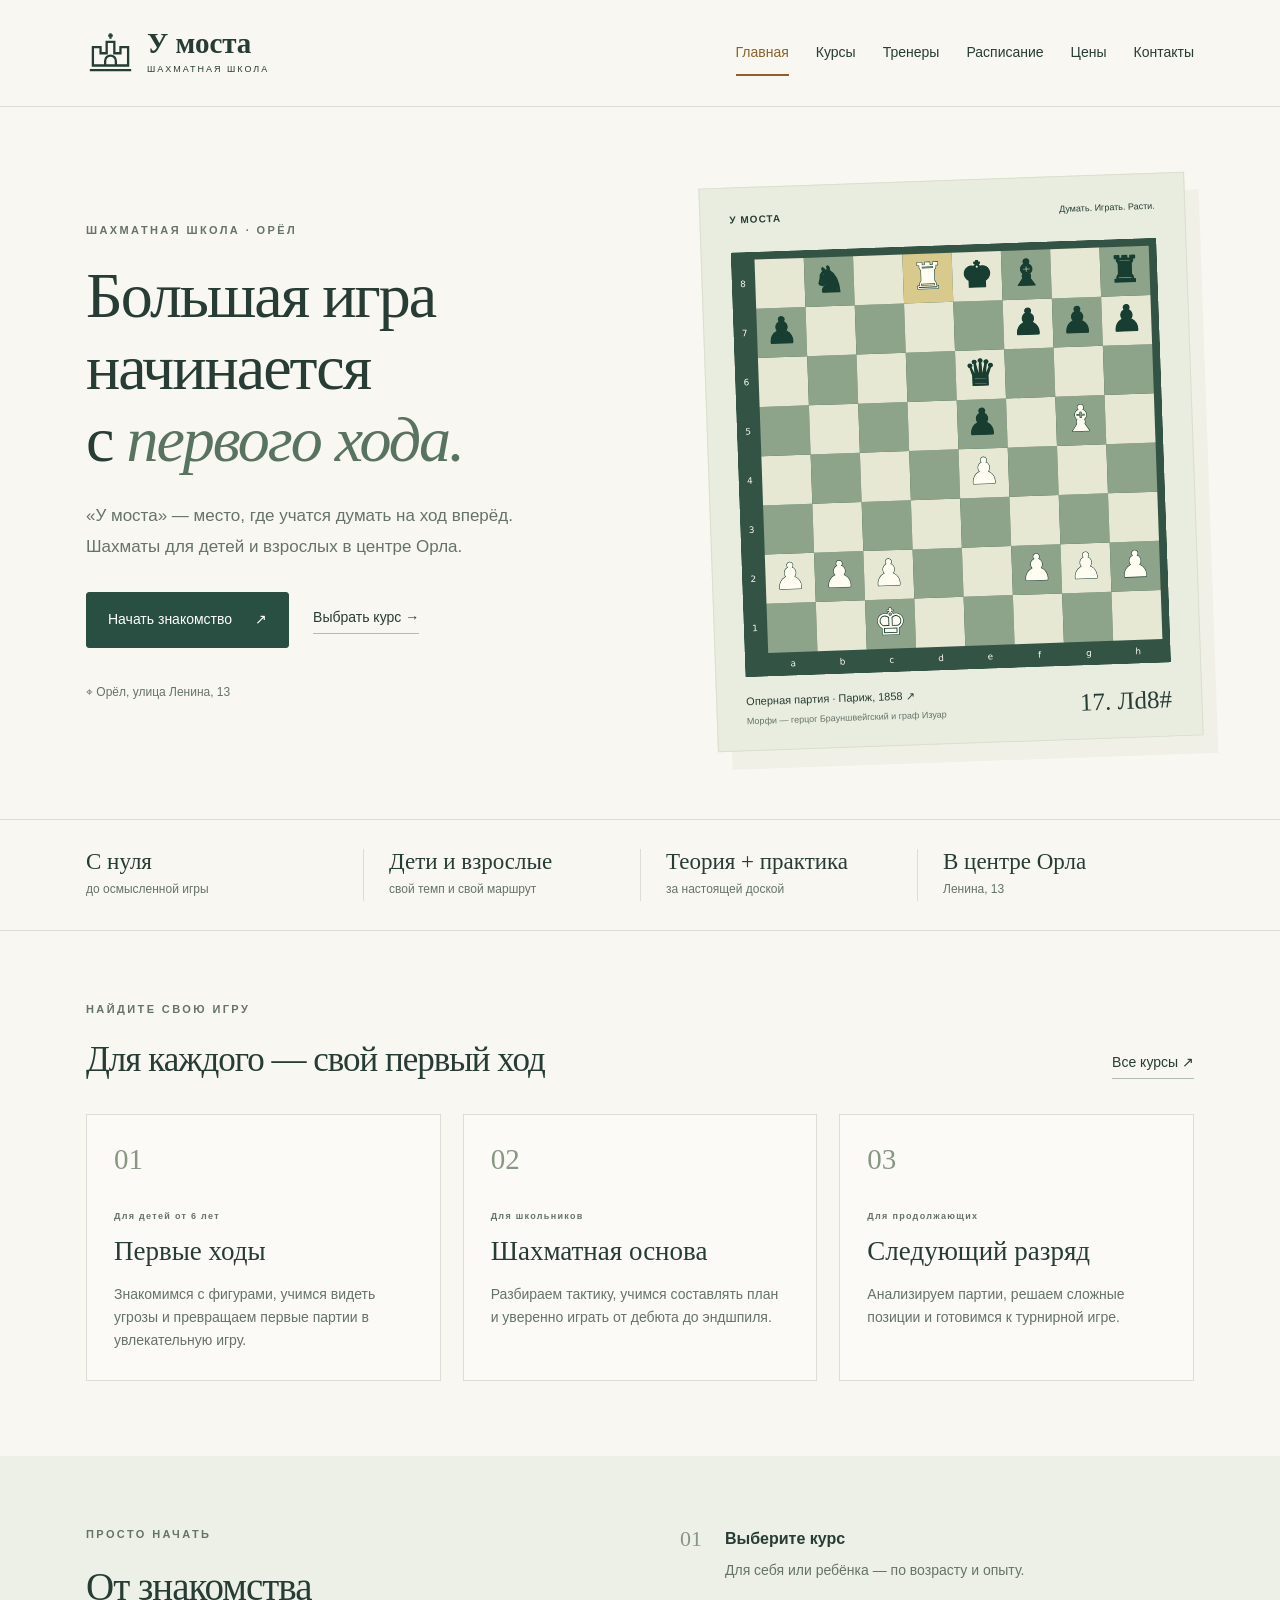
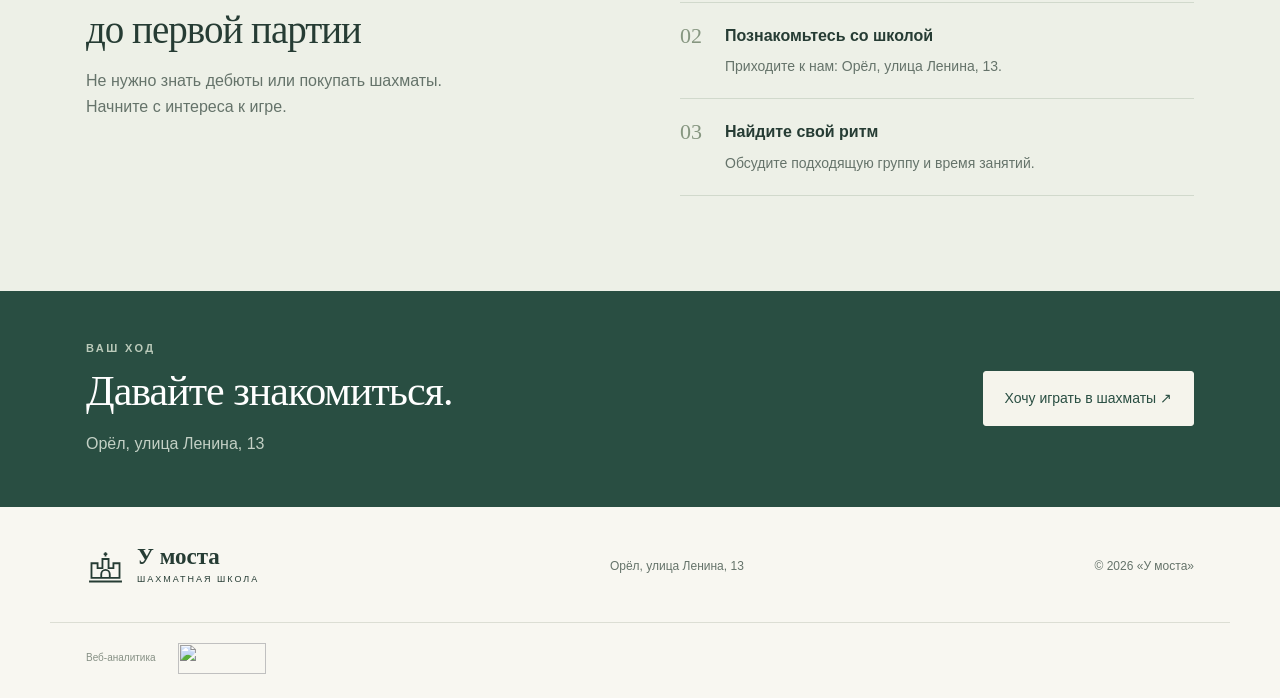
==== index.html @ d3e9c18c "Add files via upload" ====
<!doctype html><html lang="ru"><head><meta charset="utf-8"><meta name="viewport" content="width=device-width,initial-scale=1"><title>Главная — У моста | Шахматная школа в Орле</title><meta name="description" content="Шахматная школа У моста в Орле. Занятия для детей и взрослых. Орёл, улица Ленина, 13."><link rel="icon" href="logo.svg" type="image/svg+xml"><link rel="stylesheet" href="style.css"><script src="main.js" defer></script></head><body><a class="skip" href="#main">К содержанию</a><header><div class="wrap header-inner"><a class="brand" href="index.html"><svg viewBox="0 0 64 64" fill="none" aria-hidden="true"><path d="M9 49V25h10v8h8V18h10v15h8v-8h10v24H9Z" stroke="currentColor" stroke-width="3"/><path d="M25 49V43a7 7 0 0 1 14 0v6M5 55h54M29 10h6M32 7v7" stroke="currentColor" stroke-width="3"/></svg><span>У моста<small>ШАХМАТНАЯ ШКОЛА</small></span></a><button class="menu-btn" aria-controls="nav" aria-expanded="false">Меню</button><nav id="nav" aria-label="Основное меню"><a href="index.html" aria-current=page>Главная</a><a href="napravleniya.html" >Курсы</a><a href="trenery.html" >Тренеры</a><a href="raspisanie.html" >Расписание</a><a href="ceny.html" >Цены</a><a href="kontakty.html" >Контакты</a></nav></div></header><main id="main"><section class="hero wrap"><div><p class="eyebrow">ШАХМАТНАЯ ШКОЛА · ОРЁЛ</p><h1>Большая игра<br>начинается<br>с <em>первого хода.</em></h1><p class="intro">«У моста» — место, где учатся думать на ход вперёд.<br>Шахматы для детей и взрослых в центре Орла.</p><div class="actions"><a class="btn" href="kontakty.html#signup">Начать знакомство <span>↗</span></a><a class="text-link" href="napravleniya.html">Выбрать курс →</a></div><p class="location">⌖ Орёл, улица Ленина, 13</p></div><div class="hero-art"><div class="art-top">У МОСТА <span>Думать. Играть. Расти.</span></div><img class="historical-board-image" src="opera-board.svg" width="800" height="800" alt="Шахматная доска 8 на 8. Финальная позиция Оперной партии: Морфи — герцог Брауншвейгский и граф Изуар, Париж, 1858. После 17. Лd8 — мат. Белые снизу." style="display:block;width:100%;height:auto;aspect-ratio:1"><div class="art-bottom historical-caption"><div><a href="https://en.wikipedia.org/wiki/Opera_Game" target="_blank" rel="noopener">Оперная партия · Париж, 1858 ↗</a><small>Морфи — герцог Брауншвейгский и граф Изуар</small></div><span class="mate-label">17. Лd8#</span></div></div></section><section class="strip"><div class="wrap strip-inner"><div><b>С нуля</b><span>до осмысленной игры</span></div><div><b>Дети и взрослые</b><span>свой темп и свой маршрут</span></div><div><b>Теория + практика</b><span>за настоящей доской</span></div><div><b>В центре Орла</b><span>Ленина, 13</span></div></div></section><section class="wrap section"><div class="section-head"><div><p class="eyebrow">НАЙДИТЕ СВОЮ ИГРУ</p><h2>Для каждого — свой первый ход</h2></div><a class="text-link" href="napravleniya.html">Все курсы ↗</a></div><div class="cards"><article class="card"><span class="num">01</span><p class="eyebrow">Для детей от 6 лет</p><h3>Первые ходы</h3><p>Знакомимся с фигурами, учимся видеть угрозы и превращаем первые партии в увлекательную игру.</p></article><article class="card"><span class="num">02</span><p class="eyebrow">Для школьников</p><h3>Шахматная основа</h3><p>Разбираем тактику, учимся составлять план и уверенно играть от дебюта до эндшпиля.</p></article><article class="card"><span class="num">03</span><p class="eyebrow">Для продолжающих</p><h3>Следующий разряд</h3><p>Анализируем партии, решаем сложные позиции и готовимся к турнирной игре.</p></article></div></section><section class="tinted"><div class="wrap section split"><div><p class="eyebrow">ПРОСТО НАЧАТЬ</p><h2>От знакомства<br>до первой партии</h2><p>Не нужно знать дебюты или покупать шахматы.<br>Начните с интереса к игре.</p></div><ol class="steps"><li><b>Выберите курс</b><p>Для себя или ребёнка — по возрасту и опыту.</p></li><li><b>Познакомьтесь со школой</b><p>Приходите к нам: Орёл, улица Ленина, 13.</p></li><li><b>Найдите свой ритм</b><p>Обсудите подходящую группу и время занятий.</p></li></ol></div></section></main><section class="cta"><div class="wrap"><div><p class="eyebrow">ВАШ ХОД</p><h2>Давайте знакомиться.</h2><p>Орёл, улица Ленина, 13</p></div><a class="btn light" href="kontakty.html#signup">Хочу играть в шахматы ↗</a></div></section><footer><div class="wrap footer-main"><a class="brand" href="index.html"><svg viewBox="0 0 64 64" fill="none" aria-hidden="true"><path d="M9 49V25h10v8h8V18h10v15h8v-8h10v24H9Z" stroke="currentColor" stroke-width="3"/><path d="M25 49V43a7 7 0 0 1 14 0v6M5 55h54M29 10h6M32 7v7" stroke="currentColor" stroke-width="3"/></svg><span>У моста<small>ШАХМАТНАЯ ШКОЛА</small></span></a><p>Орёл, улица Ленина, 13</p><p>© <span class="year">2026</span> «У моста»</p></div><div class="wrap counter-row" aria-label="Счётчики веб-аналитики"><span class="counter-caption">Веб-аналитика</span><div class="counter-slot installed" id="counter-1"><!--LiveInternet counter--><a href="https://www.liveinternet.ru/click"
target="_blank"><img id="licnt0C19" width="88" height="31" style="border:0" 
title="LiveInternet: показано число просмотров и посетителей за 24 часа"
src="[data-uri]"
alt=""/></a><script>(function(d,s){d.getElementById("licnt0C19").src=
"https://counter.yadro.ru/hit?t52.6;r"+escape(d.referrer)+
((typeof(s)=="undefined")?"":";s"+s.width+"*"+s.height+"*"+
(s.colorDepth?s.colorDepth:s.pixelDepth))+";u"+escape(d.URL)+
";h"+escape(d.title.substring(0,150))+";"+Math.random()})
(document,screen)</script><!--/LiveInternet-->
</div><div class="counter-slot installed" id="counter-2"><!-- Top100 (Kraken) Counter -->
<script>
    (function (w, d, c) {
    (w[c] = w[c] || []).push(function() {
        var options = {
            project: 7753158,
        };
        try {
            w.top100Counter = new top100(options);
        } catch(e) { }
    });
    var n = d.getElementsByTagName("script")[0],
    s = d.createElement("script"),
    f = function () { n.parentNode.insertBefore(s, n); };
    s.type = "text/javascript";
    s.async = true;
    s.src =
    (d.location.protocol == "https:" ? "https:" : "http:") +
    "//st.top100.ru/top100/top100.js";

    if (w.opera == "[object Opera]") {
    d.addEventListener("DOMContentLoaded", f, false);
} else { f(); }
})(window, document, "_top100q");
</script>
<noscript>
  <img src="//counter.rambler.ru/top100.cnt?pid=7753158" alt="Топ-100" />
</noscript>
<!-- END Top100 (Kraken) Counter -->
</div><div class="counter-slot installed" id="counter-3"><!-- Top.Mail.Ru counter -->
<script type="text/javascript">
var _tmr = window._tmr || (window._tmr = []);
_tmr.push({id: "3806829", type: "pageView", start: (new Date()).getTime()});
(function (d, w, id) {
  if (d.getElementById(id)) return;
  var ts = d.createElement("script"); ts.type = "text/javascript"; ts.async = true; ts.id = id;
  ts.src = "https://top-fwz1.mail.ru/js/code.js";
  var f = function () {var s = d.getElementsByTagName("script")[0]; s.parentNode.insertBefore(ts, s);};
  if (w.opera == "[object Opera]") { d.addEventListener("DOMContentLoaded", f, false); } else { f(); }
})(document, window, "tmr-code");
</script>
<noscript><div><img src="https://top-fwz1.mail.ru/counter?id=3806829;js=na" style="position:absolute;left:-9999px;" alt="Top.Mail.Ru" /></div></noscript>
<!-- /Top.Mail.Ru counter -->
</div></div></footer></body></html>
---- style.css ----
:root{--paper:#f8f7f1;--ink:#263c34;--green:#294e42;--muted:#65736a;--line:#dcded4;--pale:#edf0e7}*{box-sizing:border-box}body{margin:0;background:var(--paper);color:var(--ink);font:16px/1.65 Arial,sans-serif}a{color:inherit;text-decoration:none}button,input,select{font:inherit}button,a,select{ -webkit-tap-highlight-color:transparent}a:focus-visible,button:focus-visible,select:focus-visible,summary:focus-visible{outline:3px solid #b5803a;outline-offset:5px}.wrap{max-width:1180px;margin:auto;padding:0 36px}header{border-bottom:1px solid var(--line)}.header-inner{min-height:106px;display:flex;align-items:center;justify-content:space-between;gap:30px}.brand{display:flex;align-items:center;gap:12px;line-height:1.2}.brand svg{width:49px;height:49px}.brand>span{font:bold 29px Georgia,serif;white-space:nowrap}.brand small{display:block;font:9px/2.2 Arial,sans-serif;letter-spacing:2px}nav{display:flex;gap:27px;font-size:14px}nav a{padding:11px 0;position:relative}nav a:hover,nav a[aria-current]{color:#8c612b}nav a[aria-current]:after{content:'';position:absolute;height:2px;background:#8c612b;bottom:0;left:0;right:0}.menu-btn{display:none}.eyebrow{font:11px/1.5 Arial,sans-serif;letter-spacing:2.4px;font-weight:bold;margin:0 0 22px}h1,h2,h3{font-family:Georgia,'Times New Roman',serif;font-weight:normal;line-height:1.12;margin:0}h1{font-size:64px;letter-spacing:-2px}h1 em{font-weight:normal;color:#58735f}h2{font-size:39px;letter-spacing:-1px}h3{font-size:27px}p{color:var(--muted)}.hero{display:grid;grid-template-columns:1.15fr 1fr;align-items:center;gap:64px;padding-top:73px;padding-bottom:75px}.intro{font-size:17px;margin:26px 0 30px;line-height:1.8}.actions{display:flex;gap:24px;align-items:center;flex-wrap:wrap}.btn{display:inline-flex;align-items:center;justify-content:space-between;gap:23px;background:var(--green);color:white;border:1px solid var(--green);border-radius:3px;padding:15px 21px;cursor:pointer;font-size:14px}.btn:hover{background:#376452}.text-link{font-size:14px;border-bottom:1px solid #b3beb2;padding-bottom:4px}.location{font-size:12px;margin:35px 0 0}.hero-art{background:#e9eddf;padding:24px 29px 16px;border:1px solid #d9dfce;transform:rotate(-2deg);box-shadow:14px 18px 0 #f0f0e7}.art-top,.art-bottom{display:flex;justify-content:space-between;align-items:center;font-size:10px;letter-spacing:1px}.art-top{padding-bottom:23px;font-weight:bold}.art-top span{font-size:9px;letter-spacing:0;font-weight:normal}.art-bottom{padding-top:16px;letter-spacing:0}.art-bottom>span:last-child{font-size:25px}.board{display:grid;grid-template-columns:repeat(8,1fr);border:7px solid #335344;aspect-ratio:1}.sq{display:flex;align-items:center;justify-content:center;background:#e6e8d4;font-family:Georgia,serif;font-size:43px;line-height:1;color:#183e32;text-shadow:0 2px 0 #ffffff70}.sq.dark{background:#8da48a}.strip{border-top:1px solid var(--line);border-bottom:1px solid var(--line)}.strip-inner{display:grid;grid-template-columns:repeat(4,1fr);padding-top:29px;padding-bottom:29px}.strip-inner>div{padding-left:25px;border-left:1px solid var(--line)}.strip-inner>div:first-child{padding-left:0;border:0}.strip b{display:block;font:23px Georgia,serif}.strip span{font-size:12px;color:var(--muted)}.section{padding-top:70px;padding-bottom:75px}.section-head{display:flex;justify-content:space-between;align-items:end;gap:30px;margin-bottom:35px}.section-head h2{font-size:35px}.cards{display:grid;grid-template-columns:repeat(3,1fr);gap:22px}.card{border:1px solid var(--line);padding:28px 27px;background:#fbfaf6}.card .num{display:block;font:29px Georgia,serif;color:#879783;margin-bottom:34px}.card .eyebrow{font-size:9px;margin-bottom:12px;letter-spacing:1.3px}.card p:last-child{font-size:14px;margin:17px 0 0}.card:hover{border-color:#8ca08b}.tinted{background:var(--pale)}.split{display:grid;grid-template-columns:1fr 1fr;gap:80px}.steps{padding:0;list-style:none;counter-reset:step;margin:0}.steps li{counter-increment:step;border-bottom:1px solid #d1d9cc;padding:0 0 20px 45px;position:relative;margin-bottom:20px}.steps li:before{content:'0'counter(step);position:absolute;left:0;font:22px Georgia,serif;color:#869680}.steps p{font-size:14px;margin:6px 0 0}.cta{background:var(--green);color:#fff}.cta .wrap{display:flex;align-items:center;justify-content:space-between;padding-top:49px;padding-bottom:49px;gap:25px}.cta .eyebrow{color:#bbcaba;margin-bottom:12px}.cta h2{font-size:42px}.cta p{color:#c3d0c5;margin-bottom:0}.btn.light{background:#f5f4ec;border-color:#f5f4ec;color:var(--green)}.footer-main{display:flex;justify-content:space-between;align-items:center;padding-top:36px;padding-bottom:30px}.footer-main p{font-size:12px}.footer-main .brand>span{font-size:23px}.footer-main .brand svg{width:39px}.counter-row{display:flex;align-items:center;gap:10px;border-top:1px solid var(--line);padding-top:20px;padding-bottom:24px}.counter-caption{font-size:10px;color:#879186;margin-right:12px}.counter-slot{width:88px;min-height:31px;border:1px dashed #bdc5b9;display:flex;align-items:center;justify-content:center;color:#899381;font-size:10px}.page-head{padding-top:63px;padding-bottom:14px}.page-head h1{font-size:58px}.page-head .intro{max-width:680px}.compact{padding-top:20px}.note{padding-bottom:65px}.note p{max-width:780px}.editorial{display:grid;grid-template-columns:1fr 1.4fr;gap:70px;align-items:center}.chess-icon{background:#e5eadc;display:grid;place-items:center;font:220px Georgia,serif;min-height:350px}.editorial p{max-width:550px}.notice{padding:18px 22px;background:#eef0e8;border-left:2px solid #9caa8d;font-size:14px;margin-top:28px}.filters{display:flex;gap:10px;flex-wrap:wrap;margin-bottom:25px}.filters button{border:1px solid #cdd4c6;background:transparent;padding:9px 18px;border-radius:2px;cursor:pointer;font-size:14px;color:var(--ink)}.filters button[aria-pressed=true]{background:var(--green);color:white}.table-scroll{overflow:auto}table{width:100%;border-collapse:collapse;text-align:left;white-space:nowrap}th{background:var(--pale);font-size:12px;color:var(--muted)}th,td{padding:20px 22px;border-bottom:1px solid var(--line)}td{font-size:15px}td:first-child{font-weight:bold}.faq{max-width:800px;margin:65px auto 0}.faq h2{margin-bottom:25px}details{padding:20px 0;border-bottom:1px solid var(--line)}summary{cursor:pointer;font-weight:bold}details p{font-size:15px}.contact-grid{display:grid;grid-template-columns:1fr 1.2fr;gap:55px;align-items:start}.map{width:100%;height:390px;border:1px solid var(--line);background:var(--pale);border-radius:3px}.signup{background:var(--pale);padding:38px;display:grid;grid-template-columns:1fr 1fr;gap:60px;margin-top:65px;scroll-margin-top:20px}.signup h2{font-size:34px}.signup label{display:block;font-size:13px;margin-bottom:10px}.signup select{width:100%;padding:12px;border:1px solid #bcc7b7;background:var(--paper);color:var(--ink);margin-bottom:16px}.small{font-size:12px}.skip{position:absolute;left:-9999px}.skip:focus{left:20px;top:10px;background:white;padding:12px;z-index:99}[hidden]{display:none!important}@media(max-width:1000px){nav{gap:15px}.hero{gap:30px}h1{font-size:51px}.sq{font-size:34px}.wrap{padding-left:25px;padding-right:25px}.hero-art{padding:22px}.cards{gap:15px}.card{padding:22px}.contact-grid{gap:25px}}@media(max-width:760px){.header-inner{min-height:84px;flex-wrap:wrap;gap:0}.brand>span{font-size:26px}.brand svg{width:42px}.menu-btn{display:block;background:none;border:1px solid var(--line);color:var(--ink);padding:6px 12px;font-size:13px}nav{display:none;width:100%;padding:16px 0;flex-direction:column;gap:3px}nav.open{display:flex}nav a{padding:8px 0}.hero{grid-template-columns:1fr;padding-top:43px;padding-bottom:45px;gap:40px}h1{font-size:46px;letter-spacing:-1.6px}.hero .intro br{display:none}.hero-art{max-width:440px;width:calc(100% - 10px);margin:auto}.sq{font-size:clamp(24px,7vw,43px)}.strip-inner{grid-template-columns:1fr 1fr;gap:25px}.strip-inner>div{padding-left:15px}.strip-inner>div:nth-child(3){padding-left:0;border:0}.strip b{font-size:20px}.section{padding-top:45px;padding-bottom:45px}.section-head{display:block}.section-head .text-link{display:inline-block;margin-top:20px}.cards{grid-template-columns:1fr}.card .num{margin-bottom:20px}.split,.editorial,.contact-grid,.signup{grid-template-columns:1fr;gap:30px}.cta .wrap{align-items:start;flex-direction:column}.cta h2{font-size:36px}.footer-main{flex-wrap:wrap;gap:12px}.footer-main .brand{width:100%;margin-bottom:8px}.footer-main p{margin:0}.counter-caption{display:none}.counter-row{justify-content:center}.page-head{padding-top:40px}.page-head h1{font-size:45px}.compact{padding-top:15px}.chess-icon{min-height:240px;font-size:170px}.signup{padding:25px;margin-top:35px}.map{height:330px}.steps{margin-top:5px}h2{font-size:33px}.intro{font-size:16px}}

.signup input,.signup textarea{display:block;width:100%;padding:12px;border:1px solid #bcc7b7;border-radius:0;background:var(--paper);color:var(--ink);margin-bottom:16px;font:inherit}.signup textarea{resize:vertical;min-height:110px}.signup input:focus-visible,.signup textarea:focus-visible{outline:3px solid #b5803a;outline-offset:3px}.optional{font-weight:normal;color:var(--muted)}.form-ok{padding:15px 18px;border:1px solid #a6b9a0;background:#e0e9da;color:var(--ink);font-size:14px}

.demo-note{font-size:13px;color:var(--muted);border-left:2px solid #a1af96;padding:9px 15px;margin:0 0 30px;background:var(--pale)}.trainer-grid{display:grid;grid-template-columns:repeat(2,minmax(0,1fr));gap:24px}.trainer-top{display:flex;align-items:center;justify-content:space-between;gap:15px;margin-bottom:26px}.trainer-avatar{width:68px;height:68px;display:grid;place-items:center;background:#e5eadc;border-radius:50%;font:23px Georgia,serif;flex-shrink:0}.qualification{font-size:12px;padding:6px 10px;border:1px solid #ccd5c3;border-radius:3px}.trainer-card h2{font-size:30px;margin-bottom:18px}.trainer-card .eyebrow{line-height:1.8;letter-spacing:1px}.trainer-card>p:not(.eyebrow){font-size:15px;margin-bottom:24px}.teaching-note{padding-bottom:0;margin-top:50px}.schedule-meta{display:flex;justify-content:space-between;gap:15px;flex-wrap:wrap;font-size:13px;margin-bottom:24px;color:var(--muted)}.schedule-table{white-space:normal;min-width:650px}.schedule-table caption{text-align:left;padding-bottom:12px;color:var(--muted)}.cell-detail{display:block;font-weight:normal;font-size:12px;color:var(--muted);margin-top:5px}.cell-detail.time{font-size:14px;color:var(--green)}.schedule-table a:hover{text-decoration:underline}@media(max-width:760px){.trainer-grid{grid-template-columns:1fr}.trainer-card h2{font-size:28px}.qualification{max-width:190px}.schedule-table th,.schedule-table td{padding:16px}}

.trial-banner{display:flex;justify-content:space-between;align-items:center;gap:35px;padding:32px;background:var(--pale);border:1px solid var(--line);margin-bottom:60px}.trial-banner h2{font-size:32px}.trial-banner .eyebrow{margin-bottom:14px}.trial-banner p:last-child{margin-bottom:0;font-size:14px;max-width:600px}.trial-banner .btn{flex-shrink:0}.price-card{display:flex;flex-direction:column}.price-card .price{font:45px/1.1 Georgia,serif;color:var(--ink);margin:27px 0 8px}.price span{font-size:30px}.price-card .unit-price{font-size:13px;margin:0}.price-card>p:not(.price):not(.eyebrow):not(.unit-price){font-size:14px;min-height:46px}.price-card ul{padding-left:18px;font-size:13px;color:var(--muted);margin:8px 0 27px}.price-card li{margin-bottom:9px}.price-card .btn{margin-top:auto}.price-card.recommended{background:var(--green);border-color:var(--green);color:white}.price-card.recommended .price{color:white}.price-card.recommended p,.price-card.recommended ul{color:#d4dfd3}.extra-prices,.subscription-terms{margin-top:65px}.terms-grid{display:grid;grid-template-columns:1fr 1fr;gap:25px 45px;margin-top:32px}.terms-grid article{border-top:1px solid var(--line);padding-top:22px}.terms-grid h3{font-size:24px}.terms-grid p{font-size:14px;margin-bottom:0}@media(max-width:760px){.trial-banner{align-items:start;flex-direction:column;padding:25px;margin-bottom:40px;gap:24px}.trial-banner h2{font-size:29px}.terms-grid{grid-template-columns:1fr;gap:25px}.extra-prices,.subscription-terms{margin-top:45px}.price-card>p:not(.price):not(.eyebrow):not(.unit-price){min-height:0}}

.sq{position:relative}.sq.last-move{background:#d8c98c}.file-label,.rank-label{position:absolute;font:8px/1 Arial,sans-serif;text-shadow:none;color:#294e42}.file-label{right:3px;bottom:2px}.rank-label{left:3px;top:3px}.historical-caption{gap:12px;align-items:start}.historical-caption a{font-size:11px;line-height:1.6}.historical-caption a:hover{text-decoration:underline}.historical-caption small{display:block;font-size:9px;color:var(--muted);line-height:1.6;margin-top:3px}.historical-caption .mate-label{font:12px/1.6 Georgia,serif;white-space:nowrap;padding-top:1px}@media(max-width:760px){.historical-caption a{font-size:10px}.historical-caption small{font-size:8px}.file-label,.rank-label{font-size:7px}}

.counter-slot.installed{border:0;min-height:0;width:auto}.counter-slot.installed img{display:block}.counter-slot.installed:has(>script):not(:has(>a)){display:contents}
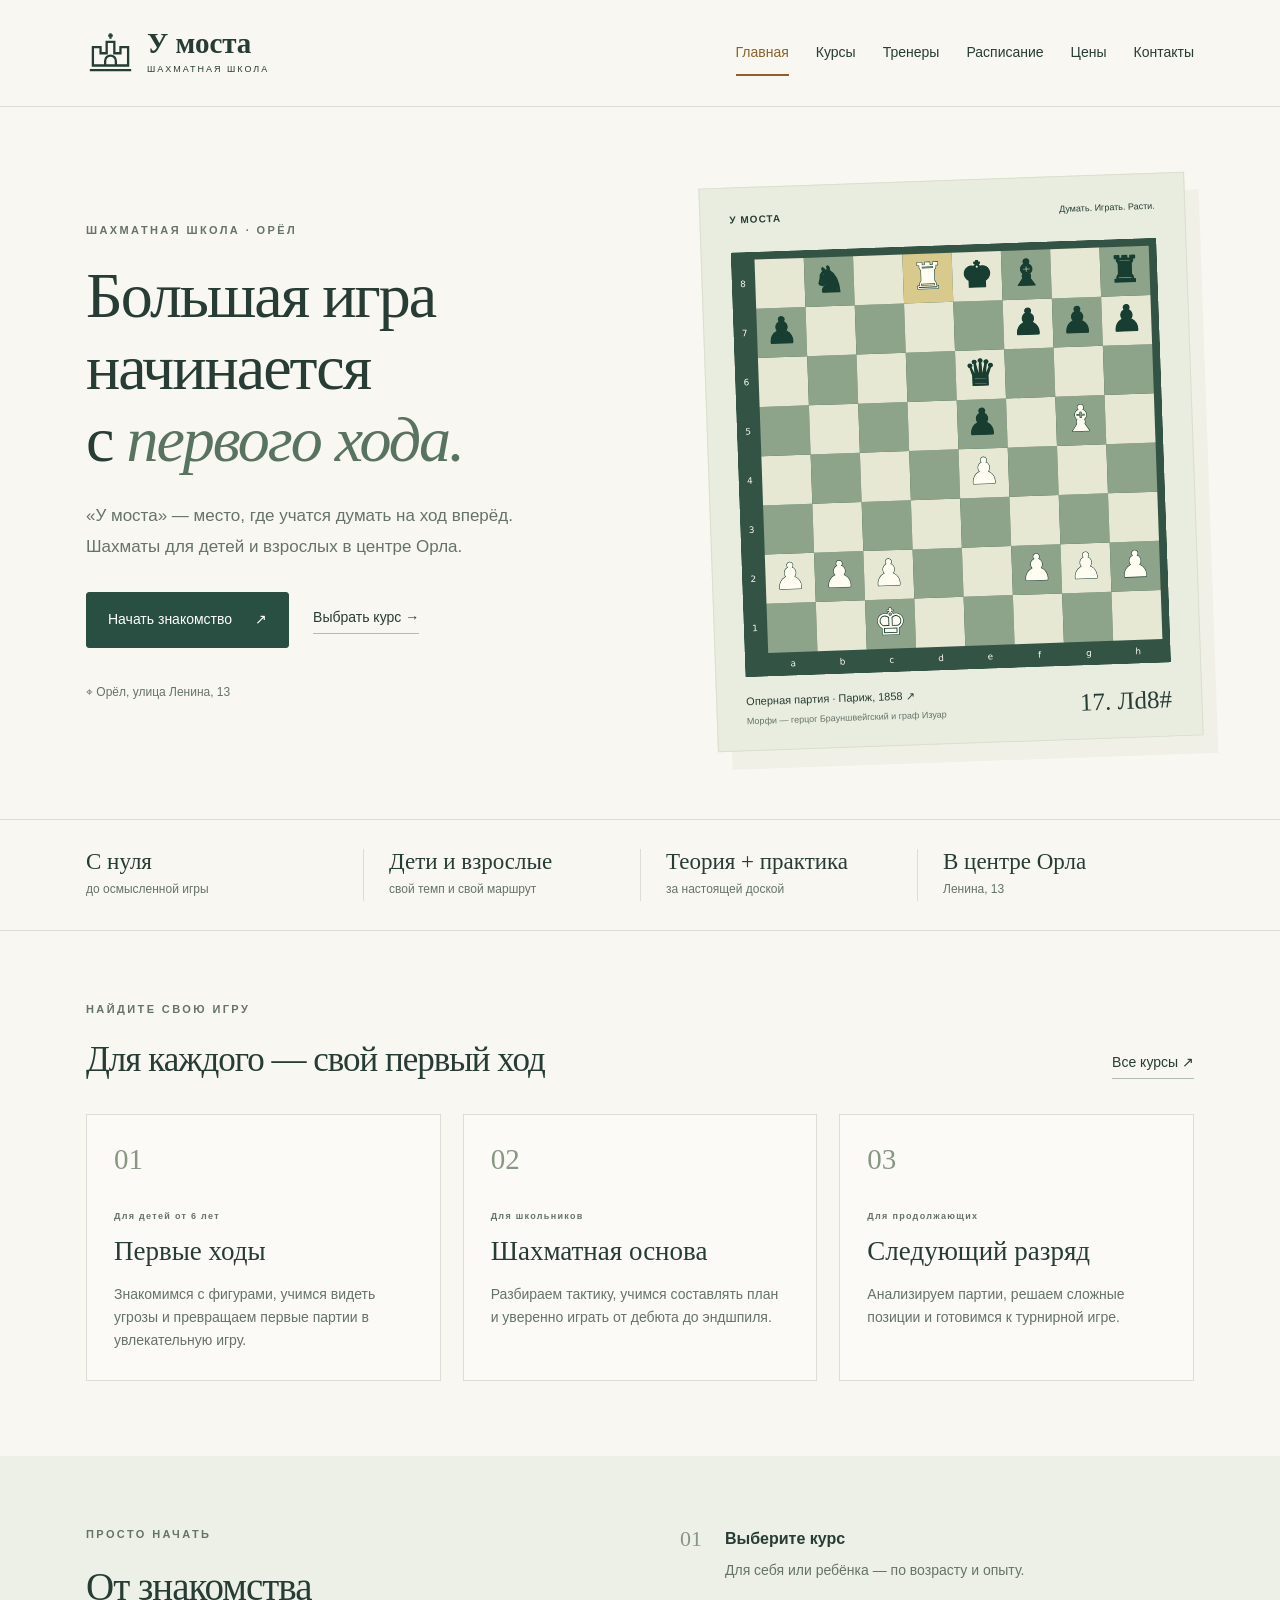
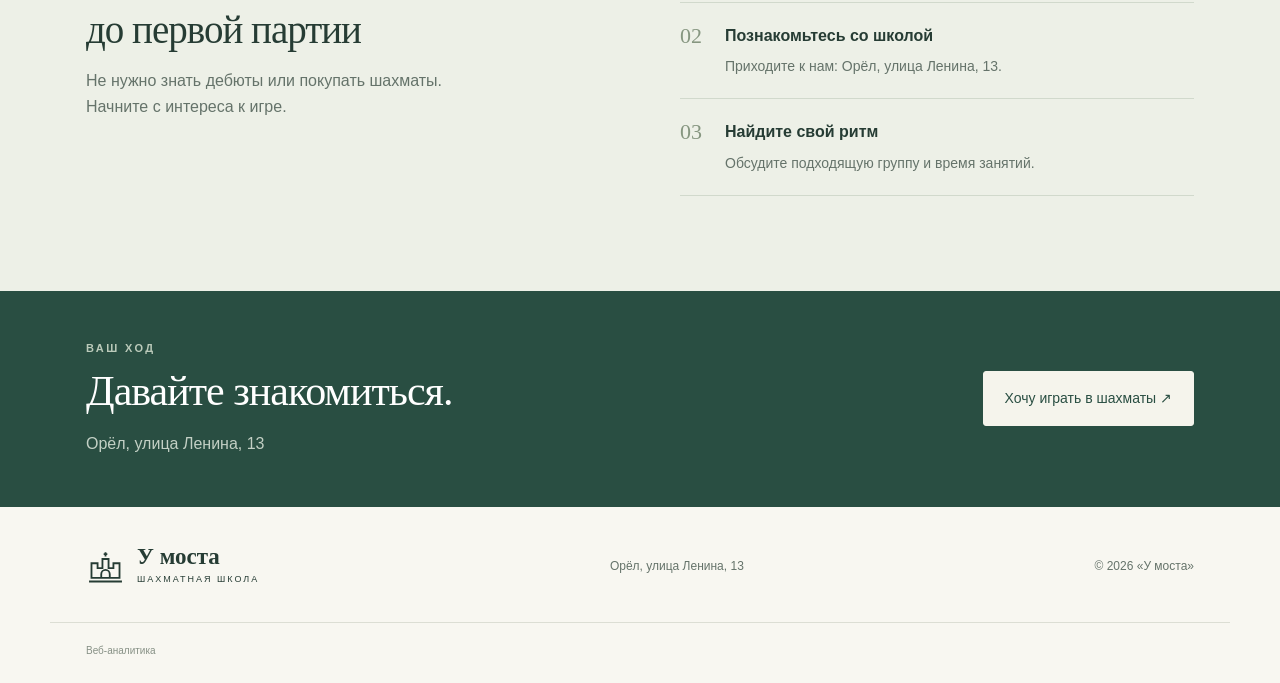
==== commit 87004169: "Add files via upload" ====
--- a/index.html
+++ b/index.html
@@ -1,19 +1,16 @@
-<!doctype html><html lang="ru"><head><meta charset="utf-8"><meta name="viewport" content="width=device-width,initial-scale=1"><title>Главная — У моста | Шахматная школа в Орле</title><meta name="description" content="Шахматная школа У моста в Орле. Занятия для детей и взрослых. Орёл, улица Ленина, 13."><link rel="icon" href="logo.svg" type="image/svg+xml"><link rel="stylesheet" href="style.css"><script src="main.js" defer></script></head><body><a class="skip" href="#main">К содержанию</a><header><div class="wrap header-inner"><a class="brand" href="index.html"><svg viewBox="0 0 64 64" fill="none" aria-hidden="true"><path d="M9 49V25h10v8h8V18h10v15h8v-8h10v24H9Z" stroke="currentColor" stroke-width="3"/><path d="M25 49V43a7 7 0 0 1 14 0v6M5 55h54M29 10h6M32 7v7" stroke="currentColor" stroke-width="3"/></svg><span>У моста<small>ШАХМАТНАЯ ШКОЛА</small></span></a><button class="menu-btn" aria-controls="nav" aria-expanded="false">Меню</button><nav id="nav" aria-label="Основное меню"><a href="index.html" aria-current=page>Главная</a><a href="napravleniya.html" >Курсы</a><a href="trenery.html" >Тренеры</a><a href="raspisanie.html" >Расписание</a><a href="ceny.html" >Цены</a><a href="kontakty.html" >Контакты</a></nav></div></header><main id="main"><section class="hero wrap"><div><p class="eyebrow">ШАХМАТНАЯ ШКОЛА · ОРЁЛ</p><h1>Большая игра<br>начинается<br>с <em>первого хода.</em></h1><p class="intro">«У моста» — место, где учатся думать на ход вперёд.<br>Шахматы для детей и взрослых в центре Орла.</p><div class="actions"><a class="btn" href="kontakty.html#signup">Начать знакомство <span>↗</span></a><a class="text-link" href="napravleniya.html">Выбрать курс →</a></div><p class="location">⌖ Орёл, улица Ленина, 13</p></div><div class="hero-art"><div class="art-top">У МОСТА <span>Думать. Играть. Расти.</span></div><img class="historical-board-image" src="opera-board.svg" width="800" height="800" alt="Шахматная доска 8 на 8. Финальная позиция Оперной партии: Морфи — герцог Брауншвейгский и граф Изуар, Париж, 1858. После 17. Лd8 — мат. Белые снизу." style="display:block;width:100%;height:auto;aspect-ratio:1"><div class="art-bottom historical-caption"><div><a href="https://en.wikipedia.org/wiki/Opera_Game" target="_blank" rel="noopener">Оперная партия · Париж, 1858 ↗</a><small>Морфи — герцог Брауншвейгский и граф Изуар</small></div><span class="mate-label">17. Лd8#</span></div></div></section><section class="strip"><div class="wrap strip-inner"><div><b>С нуля</b><span>до осмысленной игры</span></div><div><b>Дети и взрослые</b><span>свой темп и свой маршрут</span></div><div><b>Теория + практика</b><span>за настоящей доской</span></div><div><b>В центре Орла</b><span>Ленина, 13</span></div></div></section><section class="wrap section"><div class="section-head"><div><p class="eyebrow">НАЙДИТЕ СВОЮ ИГРУ</p><h2>Для каждого — свой первый ход</h2></div><a class="text-link" href="napravleniya.html">Все курсы ↗</a></div><div class="cards"><article class="card"><span class="num">01</span><p class="eyebrow">Для детей от 6 лет</p><h3>Первые ходы</h3><p>Знакомимся с фигурами, учимся видеть угрозы и превращаем первые партии в увлекательную игру.</p></article><article class="card"><span class="num">02</span><p class="eyebrow">Для школьников</p><h3>Шахматная основа</h3><p>Разбираем тактику, учимся составлять план и уверенно играть от дебюта до эндшпиля.</p></article><article class="card"><span class="num">03</span><p class="eyebrow">Для продолжающих</p><h3>Следующий разряд</h3><p>Анализируем партии, решаем сложные позиции и готовимся к турнирной игре.</p></article></div></section><section class="tinted"><div class="wrap section split"><div><p class="eyebrow">ПРОСТО НАЧАТЬ</p><h2>От знакомства<br>до первой партии</h2><p>Не нужно знать дебюты или покупать шахматы.<br>Начните с интереса к игре.</p></div><ol class="steps"><li><b>Выберите курс</b><p>Для себя или ребёнка — по возрасту и опыту.</p></li><li><b>Познакомьтесь со школой</b><p>Приходите к нам: Орёл, улица Ленина, 13.</p></li><li><b>Найдите свой ритм</b><p>Обсудите подходящую группу и время занятий.</p></li></ol></div></section></main><section class="cta"><div class="wrap"><div><p class="eyebrow">ВАШ ХОД</p><h2>Давайте знакомиться.</h2><p>Орёл, улица Ленина, 13</p></div><a class="btn light" href="kontakty.html#signup">Хочу играть в шахматы ↗</a></div></section><footer><div class="wrap footer-main"><a class="brand" href="index.html"><svg viewBox="0 0 64 64" fill="none" aria-hidden="true"><path d="M9 49V25h10v8h8V18h10v15h8v-8h10v24H9Z" stroke="currentColor" stroke-width="3"/><path d="M25 49V43a7 7 0 0 1 14 0v6M5 55h54M29 10h6M32 7v7" stroke="currentColor" stroke-width="3"/></svg><span>У моста<small>ШАХМАТНАЯ ШКОЛА</small></span></a><p>Орёл, улица Ленина, 13</p><p>© <span class="year">2026</span> «У моста»</p></div><div class="wrap counter-row" aria-label="Счётчики веб-аналитики"><span class="counter-caption">Веб-аналитика</span><div class="counter-slot installed" id="counter-1"><!--LiveInternet counter--><a href="https://www.liveinternet.ru/click"
-target="_blank"><img id="licnt0C19" width="88" height="31" style="border:0" 
-title="LiveInternet: показано число просмотров и посетителей за 24 часа"
-src="[data-uri]"
-alt=""/></a><script>(function(d,s){d.getElementById("licnt0C19").src=
-"https://counter.yadro.ru/hit?t52.6;r"+escape(d.referrer)+
-((typeof(s)=="undefined")?"":";s"+s.width+"*"+s.height+"*"+
-(s.colorDepth?s.colorDepth:s.pixelDepth))+";u"+escape(d.URL)+
-";h"+escape(d.title.substring(0,150))+";"+Math.random()})
-(document,screen)</script><!--/LiveInternet-->
+<!doctype html><html lang="ru"><head><meta charset="utf-8"><meta name="viewport" content="width=device-width,initial-scale=1"><title>Главная — У моста | Шахматная школа в Орле</title><meta name="description" content="Шахматная школа У моста в Орле. Занятия для детей и взрослых. Орёл, улица Ленина, 13."><link rel="icon" href="logo.svg" type="image/svg+xml"><link rel="stylesheet" href="style.css"><script src="main.js" defer></script></head><body><a class="skip" href="#main">К содержанию</a><header><div class="wrap header-inner"><a class="brand" href="index.html"><svg viewBox="0 0 64 64" fill="none" aria-hidden="true"><path d="M9 49V25h10v8h8V18h10v15h8v-8h10v24H9Z" stroke="currentColor" stroke-width="3"/><path d="M25 49V43a7 7 0 0 1 14 0v6M5 55h54M29 10h6M32 7v7" stroke="currentColor" stroke-width="3"/></svg><span>У моста<small>ШАХМАТНАЯ ШКОЛА</small></span></a><button class="menu-btn" aria-controls="nav" aria-expanded="false">Меню</button><nav id="nav" aria-label="Основное меню"><a href="index.html" aria-current=page>Главная</a><a href="napravleniya.html" >Курсы</a><a href="trenery.html" >Тренеры</a><a href="raspisanie.html" >Расписание</a><a href="ceny.html" >Цены</a><a href="kontakty.html" >Контакты</a></nav></div></header><main id="main"><section class="hero wrap"><div><p class="eyebrow">ШАХМАТНАЯ ШКОЛА · ОРЁЛ</p><h1>Большая игра<br>начинается<br>с <em>первого хода.</em></h1><p class="intro">«У моста» — место, где учатся думать на ход вперёд.<br>Шахматы для детей и взрослых в центре Орла.</p><div class="actions"><a class="btn" href="kontakty.html#signup">Начать знакомство <span>↗</span></a><a class="text-link" href="napravleniya.html">Выбрать курс →</a></div><p class="location">⌖ Орёл, улица Ленина, 13</p></div><div class="hero-art"><div class="art-top">У МОСТА <span>Думать. Играть. Расти.</span></div><img class="historical-board-image" src="opera-board.svg" width="800" height="800" alt="Шахматная доска 8 на 8. Финальная позиция Оперной партии: Морфи — герцог Брауншвейгский и граф Изуар, Париж, 1858. После 17. Лd8 — мат. Белые снизу." style="display:block;width:100%;height:auto;aspect-ratio:1"><div class="art-bottom historical-caption"><div><a href="https://en.wikipedia.org/wiki/Opera_Game" target="_blank" rel="noopener">Оперная партия · Париж, 1858 ↗</a><small>Морфи — герцог Брауншвейгский и граф Изуар</small></div><span class="mate-label">17. Лd8#</span></div></div></section><section class="strip"><div class="wrap strip-inner"><div><b>С нуля</b><span>до осмысленной игры</span></div><div><b>Дети и взрослые</b><span>свой темп и свой маршрут</span></div><div><b>Теория + практика</b><span>за настоящей доской</span></div><div><b>В центре Орла</b><span>Ленина, 13</span></div></div></section><section class="wrap section"><div class="section-head"><div><p class="eyebrow">НАЙДИТЕ СВОЮ ИГРУ</p><h2>Для каждого — свой первый ход</h2></div><a class="text-link" href="napravleniya.html">Все курсы ↗</a></div><div class="cards"><article class="card"><span class="num">01</span><p class="eyebrow">Для детей от 6 лет</p><h3>Первые ходы</h3><p>Знакомимся с фигурами, учимся видеть угрозы и превращаем первые партии в увлекательную игру.</p></article><article class="card"><span class="num">02</span><p class="eyebrow">Для школьников</p><h3>Шахматная основа</h3><p>Разбираем тактику, учимся составлять план и уверенно играть от дебюта до эндшпиля.</p></article><article class="card"><span class="num">03</span><p class="eyebrow">Для продолжающих</p><h3>Следующий разряд</h3><p>Анализируем партии, решаем сложные позиции и готовимся к турнирной игре.</p></article></div></section><section class="tinted"><div class="wrap section split"><div><p class="eyebrow">ПРОСТО НАЧАТЬ</p><h2>От знакомства<br>до первой партии</h2><p>Не нужно знать дебюты или покупать шахматы.<br>Начните с интереса к игре.</p></div><ol class="steps"><li><b>Выберите курс</b><p>Для себя или ребёнка — по возрасту и опыту.</p></li><li><b>Познакомьтесь со школой</b><p>Приходите к нам: Орёл, улица Ленина, 13.</p></li><li><b>Найдите свой ритм</b><p>Обсудите подходящую группу и время занятий.</p></li></ol></div></section></main><section class="cta"><div class="wrap"><div><p class="eyebrow">ВАШ ХОД</p><h2>Давайте знакомиться.</h2><p>Орёл, улица Ленина, 13</p></div><a class="btn light" href="kontakty.html#signup">Хочу играть в шахматы ↗</a></div></section><footer><div class="wrap footer-main"><a class="brand" href="index.html"><svg viewBox="0 0 64 64" fill="none" aria-hidden="true"><path d="M9 49V25h10v8h8V18h10v15h8v-8h10v24H9Z" stroke="currentColor" stroke-width="3"/><path d="M25 49V43a7 7 0 0 1 14 0v6M5 55h54M29 10h6M32 7v7" stroke="currentColor" stroke-width="3"/></svg><span>У моста<small>ШАХМАТНАЯ ШКОЛА</small></span></a><p>Орёл, улица Ленина, 13</p><p>© <span class="year">2026</span> «У моста»</p></div><div class="wrap counter-row" aria-label="Счётчики веб-аналитики"><span class="counter-caption">Веб-аналитика</span><div class="counter-slot installed" id="counter-1"><!--LiveInternet counter--><script>
+new Image().src = "https://counter.yadro.ru/hit?r"+
+escape(document.referrer)+((typeof(screen)=="undefined")?"":
+";s"+screen.width+"*"+screen.height+"*"+(screen.colorDepth?
+screen.colorDepth:screen.pixelDepth))+";u"+escape(document.URL)+
+";h"+escape(document.title.substring(0,150))+
+";"+Math.random();</script><!--/LiveInternet-->
 </div><div class="counter-slot installed" id="counter-2"><!-- Top100 (Kraken) Counter -->
 <script>
     (function (w, d, c) {
     (w[c] = w[c] || []).push(function() {
         var options = {
-            project: 7753158,
+            project: 7753159,
         };
         try {
             w.top100Counter = new top100(options);
@@ -34,13 +31,13 @@
 })(window, document, "_top100q");
 </script>
 <noscript>
-  <img src="//counter.rambler.ru/top100.cnt?pid=7753158" alt="Топ-100" />
+  <img src="//counter.rambler.ru/top100.cnt?pid=7753159" alt="Топ-100" />
 </noscript>
 <!-- END Top100 (Kraken) Counter -->
 </div><div class="counter-slot installed" id="counter-3"><!-- Top.Mail.Ru counter -->
 <script type="text/javascript">
 var _tmr = window._tmr || (window._tmr = []);
-_tmr.push({id: "3806829", type: "pageView", start: (new Date()).getTime()});
+_tmr.push({id: "3806859", type: "pageView", start: (new Date()).getTime()});
 (function (d, w, id) {
   if (d.getElementById(id)) return;
   var ts = d.createElement("script"); ts.type = "text/javascript"; ts.async = true; ts.id = id;
@@ -49,6 +46,6 @@
   if (w.opera == "[object Opera]") { d.addEventListener("DOMContentLoaded", f, false); } else { f(); }
 })(document, window, "tmr-code");
 </script>
-<noscript><div><img src="https://top-fwz1.mail.ru/counter?id=3806829;js=na" style="position:absolute;left:-9999px;" alt="Top.Mail.Ru" /></div></noscript>
+<noscript><div><img src="https://top-fwz1.mail.ru/counter?id=3806859;js=na" style="position:absolute;left:-9999px;" alt="Top.Mail.Ru" /></div></noscript>
 <!-- /Top.Mail.Ru counter -->
 </div></div></footer></body></html>
